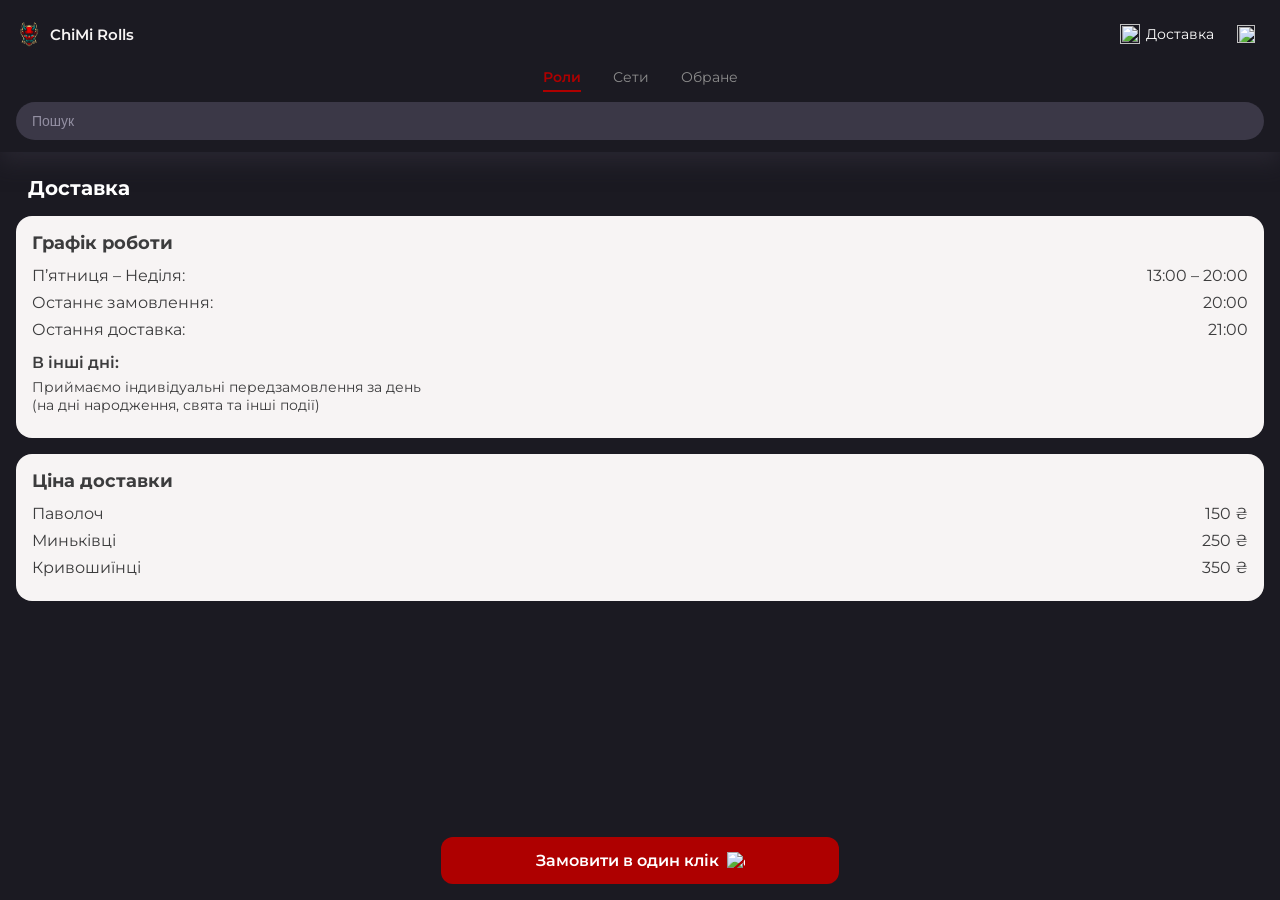
==== delivery.html @ bd9313a3 "Add files via upload" ====
<!DOCTYPE html>
<html lang="uk">
<head>
  <meta charset="UTF-8">
  <meta name="viewport" content="width=device-width, initial-scale=1.0">
  <title>ChiMi Rolls</title>

  <link href="https://fonts.googleapis.com/css2?family=Montserrat:wght@400;600&display=swap" rel="stylesheet">
  <link rel="stylesheet" href="style.css">
</head>

<body class="page-main">
  
<header class="app-header">

  <div class="top-bar" id="topBar">
    <div class="logo">
      <img src="logo_1.png">
      <span>ChiMi Rolls</span>
    </div>

    <div class="header-actions">

      <!-- 🚚 доставка -->
      <a href="delivery.html" class="delivery-link">
        <img src="icons/delivery.png" alt="">
        <span>Доставка</span>
      </a>

      <!-- 📞 дзвінок -->
      <a href="tel:+380931449496" class="call-btn">
        <img src="icons/call.png" alt="">
      </a>

    </div>
  </div>

  <div class="sticky-part">
    <nav class="tabs">
      <a href="rolls.html" class="active">Роли</a>
      <a href="sets.html">Сети</a>
      <a href="favorites.html">Обране</a>
    </nav>

    <div class="search">
      <input type="text" placeholder="Пошук" onclick="window.location.href='search.html'">
    </div>
  </div>

</header>

 <main class="delivery-page">

  <h1 class="page-title">Доставка</h1>

  <!-- ГРАФІК -->
  <div class="delivery-card">
    <h3>Графік роботи</h3>

    <div class="row">
      <span>П’ятниця – Неділя:</span>
      <span>13:00 – 20:00</span>
    </div>

    <div class="row">
      <span>Останнє замовлення:</span>
      <span>20:00</span>
    </div>

    <div class="row">
      <span>Остання доставка:</span>
      <span>21:00</span>
    </div>

    <p class="extra-title">В інші дні:</p>
    <p class="extra">
      Приймаємо індивідуальні передзамовлення за день<br>
      (на дні народження, свята та інші події)
    </p>
  </div>

  <!-- ЦІНИ -->
  <div class="delivery-card">
    <h3>Ціна доставки</h3>

    <div class="row">
      <span>Паволоч</span>
      <span>150 ₴</span>
    </div>

    <div class="row">
      <span>Миньківці</span>
      <span>250 ₴</span>
    </div>

    <div class="row">
      <span>Кривошиїнці</span>
      <span>350 ₴</span>
    </div>
  </div>
<div class="favorites-summary">
    

    <a href="tel:+380931449496" class="order-btn">
      <span>Замовити в один клік</span>
      <img src="icons/call.png" alt="call">
    </a>

  </div>
</main>

</div>


<script src="script.js"></script>
</body>
</html>
---- style.css ----
body {
  margin: 0;
  font-family: 'Montserrat', sans-serif;
  background: #1B1A22;
  color: #F7F4F4;
  
}
* {
  box-sizing: border-box;
}
.menu {
  padding: 0 16px;
}

/* для головних сторінок (є пошук) */
.page-main .menu {
  margin-top: 160px; /* header + tabs + search */
}

/* для обраного (без пошуку) */
.page-favorites .menu {
  margin-top: 164px; /* тільки header + tabs */
  padding-bottom: 120px; /* 🔥 ОЦЕ */
}


/* контейнер */
.app-header {
  position: fixed;
  top: 0;
  left: 0;
  width: 100%;
  background: #1B1A22;
  z-index: 1000;
  padding: 0 16px;
  transition: transform 0.3s ease;
  box-shadow: 0 10px 20px #282630;
}

/* верх */
.top-bar {
  /* transition: transform 0.3s ease;*/
  display: flex;
  justify-content: space-between;
  align-items: center;
  padding-top: 16px;
}

/* 🔥 важливо */
.sticky-part {
  position: sticky;
  top: 0;
  z-index: 1001;
  background: #1B1A22;
  
}

/* логотип */
.logo {
  display: flex;
  align-items: center;
  gap: 8px;
}

.logo img {
  width: 26px;
  height: 26px;
  border-radius: 50%;
}

.logo span {
  font-size: 15px;
  font-weight: 600;
  color: #F7F4F4;
}

/* телефон */
.phone {
  font-size: 13px;
  color: #F7F4F4;
}

/* таби */
.tabs {
  display: flex;
  justify-content: center; 
  gap: 32px;
  margin: 16px;
  padding-left: 32px;
  padding-right: 32px;
}

.tabs span {
  font-size: 14px;
  color: #F7F4F4;
  position: relative;
}

.tabs a {
  text-decoration: none;
  color: #8C8C8C;
  font-size: 14px;
  position: relative;
}

.tabs a.active {
  color: #AE0000;
  font-weight: 600;
}

.tabs a.active::after {
  content: "";
  position: absolute;
  bottom: -6px;
  left: 0;
  width: 100%;
  height: 2px;
  background: #AE0000;
}


/* пошук */
.search {
  display: flex;
  align-items: center;   /* 🔥 вирівнює по центру */
  gap: 8px;

  background: #3B3847;
  border-radius: 20px;
  padding: 10px 14px;
  margin-bottom: 12px; 
}

.search input {
  border: none;
  outline: none;
  background: transparent;
  color: white;

  width: 100%;
  font-size: 14px;
  
}
/* іконка */
.search img {
  width: 16px;
  height: 16px;
  opacity: 0.7;
}

.search input::placeholder {
  color: #938FA2;
}

/* заголовок */
.category h2 {
  margin-top: 20px;
  margin-bottom: 14px;
  font-size: 18px;
  font-weight: 600;
}





/* картка */
.card {
  border-radius: 20px;
  overflow: hidden;
  margin-bottom: 18px;
  background: #1A1C21;
  box-shadow: 2px 4px 10.2px #514D5E;
}

/* картинка */
.card-img {
  width: 100%;
  aspect-ratio: 16/10;
  object-fit: cover;
  display: block;
}

/* білий блок */
.card-content {
  background: #F7F4F4;
  padding: 16px;

  border-radius: 0;
}

/* верх */
.top-row {
  display: flex;
  justify-content: space-between;
  align-items: center;

}

.top-row h3 {
  font-size: 16px;
  font-weight: 600;
  margin: 0;
  color: #3C3C3D;
}

.price {
  font-size: 16px;
  font-weight: 600;
  color: #3C3C3D;
}

/* низ */
.bottom-row {
  display: flex;
  justify-content: space-between;
  align-items: flex-end;
  gap: 10px; /* мінімальний відступ */
  margin-top: 18px;
}

.bottom-row p {
  margin: 0;
  font-size: 14px;
  color: #6E6E6E;

  flex: 1; /* займає весь простір */
  min-width: 0; /* 🔥 дуже важливо */
  
}

.weight {
  font-size: 14px;
  color: #6E6E6E;
}


/* 🔥 МАЛЕНЬКА КАРТКА (як на дизайні) */
/* базова картка */
.card-small {
  display: flex;
  border-radius: 12px;
  overflow: hidden;
  margin-bottom: 14px;
  background: #F7F4F4;
  box-shadow: 2px 4px 10px #514D5E;
  position: relative;
}

/* фото */
.page-favorites .card-small-img {
  width: 120px;
  aspect-ratio: 4 / 3;
  object-fit: cover;
  display: block;
}

/* головний контент справа */
.page-favorites .card-small-content {
  flex: 1;
  padding: 12px;
  background: #F7F4F4;

  display: flex;
  flex-direction: row; /* 🔥 ОСЬ ЦЬОГО НЕ ВИСТАЧАЛО */
  justify-content: space-between;
  align-items: stretch;
  gap: 10px;
  min-height: 110px;
}

/* ліва колонка */
.page-favorites .info {
  flex: 1;
  display: flex;
  flex-direction: column;
}

/* верхній ряд */
.page-favorites .top-row {
  display: flex;
  align-items: center;
  justify-content: space-between;
  gap: 8px;
}

/* назва */
.page-favorites .title {
  flex: 1;
  margin: 0;
  font-size: 14px;
  font-weight: 600;
  color: #2A2A2A;
  line-height: 1.2;
}

/* вага */
.page-favorites .weight {
  font-size: 12px;
  color: #777;
  margin-bottom: 4px;
}

/* ціна вниз */
.page-favorites .price {
  margin-top: auto;
  font-size: 14px;
  font-weight: 600;
  color: #2A2A2A;
}

/* права колонка */
.page-favorites .actions {
  display: flex;
  flex-direction: column;
  justify-content: space-between;
  align-items: flex-end;
}

/* серце зверху */
.page-favorites .like-btn {
  margin-bottom: auto;
}

/* лічильник вниз */
.page-favorites .counter {
  margin-top: auto;
  display: flex;
  align-items: center;
  gap: 8px;

  background: transparent; /* 🔥 прибираємо заливку */
  border: 2px solid #938FA2; /* 🔥 сіра обводка */
  border-radius: 8px;
  padding: 4px 10px;
  
}

.page-favorites .counter button {
  background: none;
  border: none;
  color: #1B1A22;
  font-size: 14px;
  cursor: pointer;
  font-weight: 600;
}

.page-favorites .count {
  min-width: 12px;
  text-align: center;
  color: #1B1A22;
  font-weight: 600;
}



/* адаптив */
@media (min-width: 768px) {
  .app {
    max-width: 600px;
  }
}

@media (min-width: 1200px) {
  .app {
    max-width: 900px;
  }
}

.card-img-wrapper {
  position: relative;
}

.like-btn {
  position: absolute;
  top: 10px;
  right: 10px;

  width: 36px;
  height: 36px;

  border-radius: 50%;
  border: none;

  background: transparent;

  display: flex;
  align-items: center;
  justify-content: center;

  cursor: pointer;
}

.heart-icon {
  width: 18px;
  height: 18px;
  object-fit: contain;
  
}

.favorites-summary {
  position: fixed;
  bottom: 0;
  left: 50%;
  transform: translateX(-50%);
  background: #1B1A22;
  width: 100%;
  max-width: 430px;

  padding: 16px;
  

  box-sizing: border-box;
  
}

/* сума */
.total {
  display: flex;
  justify-content: space-between;
  color: #F7F4F4;
  margin-bottom: 12px;
  font-size: 16px;
  padding: 4px;
}

/*Кнопка замовити*/
.order-btn {
  display: flex;              /* 🔥 головне */
  align-items: center;        /* по вертикалі */
  justify-content: center;    /* по центру */

  gap: 8px;                   /* відступ між текстом і іконкою */

  background: #AE0000;        /* червона кнопка */
  color: white;

  padding: 14px;
  border-radius: 12px;

  text-decoration: none;
  font-size: 16px;
  font-weight: 600;

  white-space: nowrap;        /* щоб не переносилось */
}

/* іконка */
.order-btn img {
  width: 18px;
  height: 18px;
  object-fit: contain;
}

/*Гаряча кнопка лайк*/
.favorites-fab {
  position: fixed;
  bottom: 20px;
  right: 20px;

  width: 60px;
  height: 60px;

  background: #AE0000;
  border-radius: 24%;

  display: flex;
  align-items: center;
  justify-content: center;

  box-shadow: 0 8px 20px rgba(0,0,0,0.4);

  z-index: 1000;
}

.favorites-fab img {
  width: 26px;
  height: 26px;
}
.favorites-fab:active {
  transform: scale(0.95);
}

/* Кнопка "Очистити"*/
.favorites-top {
  position: fixed;
  top: 88px; /* під header */
  left: 0;
  width: 100%;

  display: flex;
  justify-content: space-between;
  align-items: center;

  padding: 0 16px;
  background: #1B1A22;

  z-index: 1000;
}




.clear-btn {
  padding: 6px 12px;
  border-radius: 10px;
  border: none;
  background: #2A2D35;
  color: #F7F4F4;
  font-size: 10px;
}

/*Обране - порожня сторінка*/
.empty-favorites {
  position: absolute;
  top: 50%;
  left: 50%;
  transform: translate(-50%, -50%);
  text-align: center;
  color: white;
  width: 100%;
}

/* місце під картинку */
.empty-img {
  width: 120px;
  height: 120px;
  margin: 0 auto 16px;
  background: transparent; /* потім вставиш картинку */
}

.go-menu-btn {
  display: inline-block;
  margin-top: 20px;
  padding: 12px 20px;
  background: #AE0000;
  color: white;
  border-radius: 12px;
  text-decoration: none;
}





/*Пошук*/
.search-page-body .search-header {
  position: fixed;
  top: 0;
  left: 0;
  width: 100%;
  height: 60px;
  background: #1B1A22;
  display: flex;
  align-items: center;
  justify-content: center;
  z-index: 1000;
}

.search-page-body .search-bar {
  position: fixed;
  top: 60px;
  left: 0;
  width: 100%;
  padding: 10px 16px;
  background: #1B1A22;
  z-index: 999;
  box-shadow: 0 10px 20px #282630;
}

.search-page-body #searchInput {
  width: 100%;
  padding: 14px;
  border-radius: 20px;
  border: none;
  background: #3B3847;
  color: white;
  
}

/* кнопка назад */
.search-page-body .back-btn {
  position: absolute;
  left: 16px;
  top: 50%;
  transform: translateY(-50%);
  background: none;
  border: none;
  color: white;
  font-size: 22px;
}
.back-btn img {
  width: 24px;
  height: 24px;
  object-fit: contain;
  transform: translateY(3px);
}

/* ЛОГО */
.search-page-body .logo-center {
  display: flex;
  align-items: center;
  gap: 8px;
  color: white;
  font-size: 16px;
}

.search-page-body .logo-center img {
  width: 28px;
  height: 28px;
  object-fit: contain;
}

/* ОБГОРТКА */
.search-page-body .search-page {
  margin-top: 60px;
}

/* КОНТЕНТ ПІД НИМ */
.search-page-body #search-results {
  margin-top: 140px; /* header + input */
  padding: 0 16px;
   position: relative;
  height: calc(100dvh - 140px); /* 🔥 ВАЖЛИВО */
}

body.no-scroll {
  overflow: hidden;
}

/* сам блок */
.search-page-body .no-results {
  position: absolute;
  top: 45%;
  left: 50%;
  transform: translate(-50%, -50%);

  display: flex;
  flex-direction: column;
  align-items: center;
  text-align: center;
  color: #726F89;
  font-size: 14px;
  
}

/* ТЕКСТ "НЕ ЗНАЙДЕНО" */

.search-page-body .no-results img {
  width: 120px;
  height: 120px;
  display: block;
  object-fit: contain;
  margin-bottom: 12px;
  opacity: 0.8;
}

/*Хедер*/
.header-actions {
  display: flex;
  align-items: center;
  gap: 14px;
}

/* доставка */
.delivery-link {
  display: flex;
  align-items: center;
  gap: 6px;

  color: #fff;
  text-decoration: none;
  font-size: 14px;
}

/* іконка доставки */
.delivery-link img {
  width: 20px;
  height: 20px;
  object-fit: contain;
}

/* кнопка дзвінка */
.call-btn {
  width: 36px;
  height: 36px;

  border-radius: 50%;
  

  display: flex;
  align-items: center;
  justify-content: center;
}

/* іконка телефону */
.call-btn img {
  width: 18px;
  height: 18px;
}

/*Доставка*/
.delivery-page {
  margin-top: 176px;
  padding: 0 16px 20px;
}

/* заголовок */
.page-title {
  color: white;
  font-size: 20px;
  margin-bottom: 16px;
  padding: 0 12px;
}

/* картка */
.delivery-card {
  background: #F7F4F4;
  border-radius: 16px;
  padding: 16px;
  margin-bottom: 16px;
  
}

/* заголовок в картці */
.delivery-card h3 {
  margin: 0 0 12px;
  font-size: 18px;
  color: #3C3C3D;
}

/* рядок */
.delivery-card .row {
  display: flex;
  justify-content: space-between;
  margin-bottom: 8px;
  font-size: 16px;
  color: #3C3C3D;
}

/* додатковий текст */
.delivery-card .extra {
  margin: 0;
  font-size: 14px;
  color: #3C3C3D;
  margin-bottom: 8px;
}


.delivery-card .extra-title {
  margin-top: 14px;   /* 🔥 відступ зверху */
  margin-bottom: 6px;

  font-weight: 600;   /* 🔥 жирніше */
  color: #3C3C3D;
}
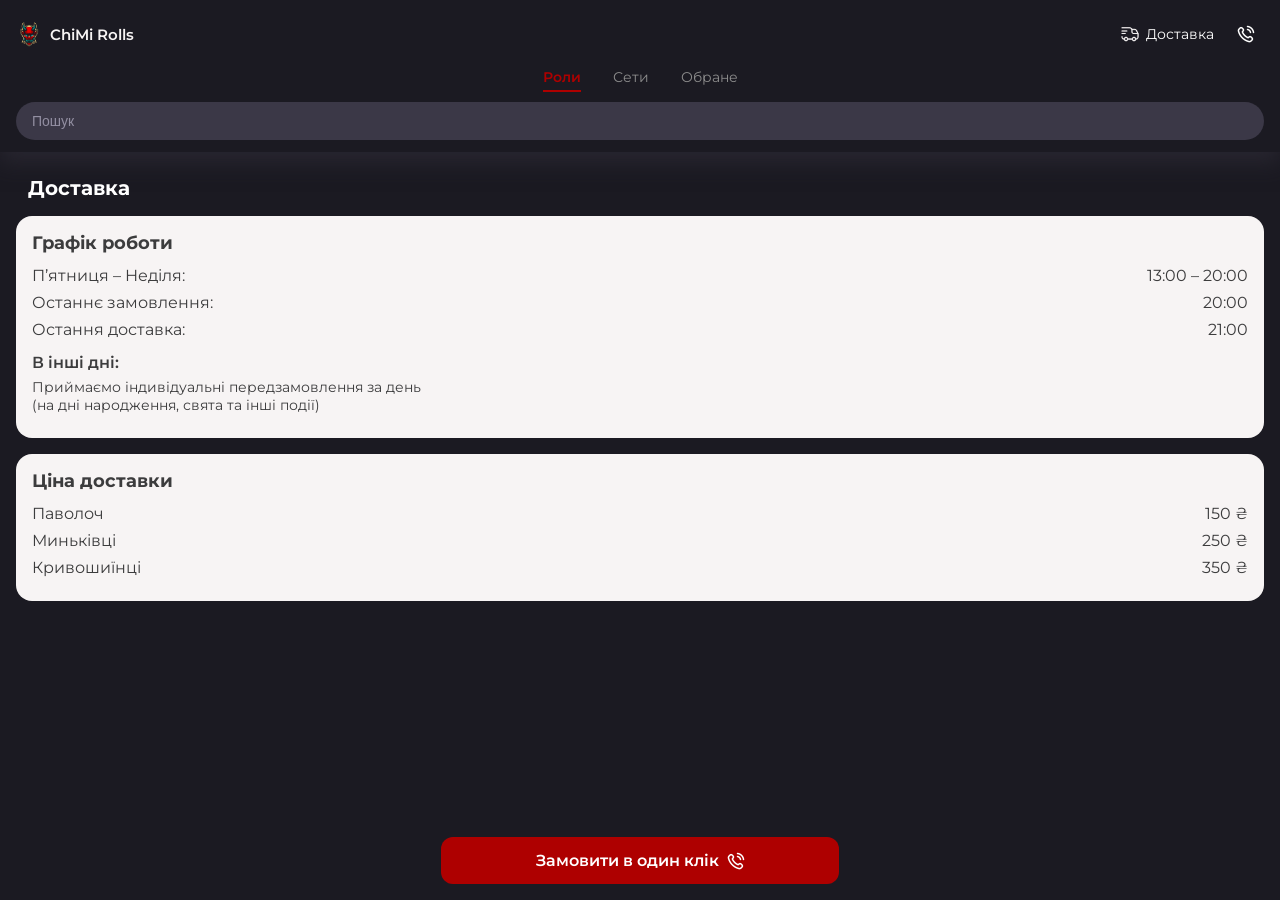
==== commit 6759c212: "Add files via upload" ====
--- a/delivery.html
+++ b/delivery.html
@@ -37,7 +37,7 @@
 
   <div class="sticky-part">
     <nav class="tabs">
-      <a href="rolls.html" class="active">Роли</a>
+      <a href="index.html" class="active">Роли</a>
       <a href="sets.html">Сети</a>
       <a href="favorites.html">Обране</a>
     </nav>
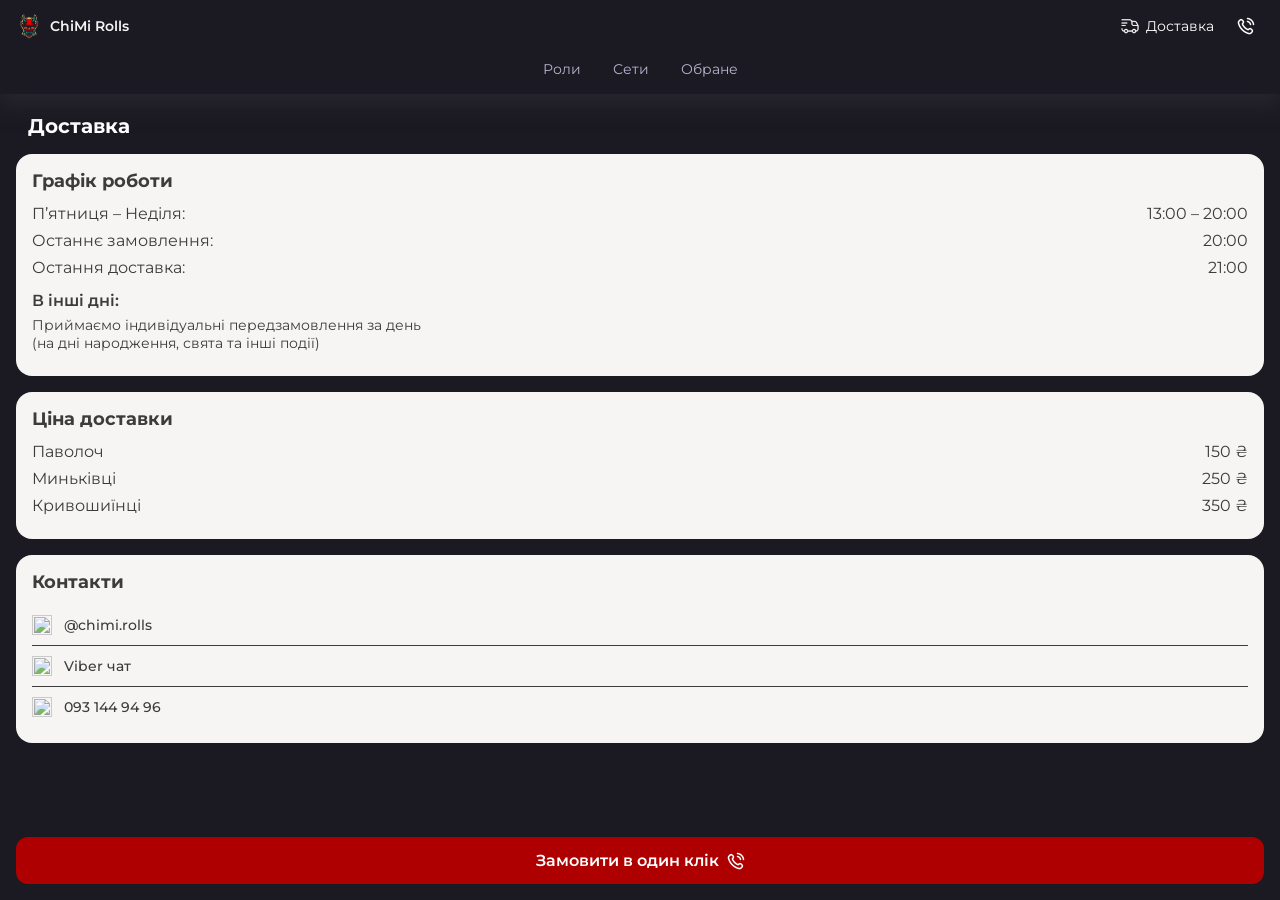
==== commit 742843a2: "delivery.html" ====
--- a/delivery.html
+++ b/delivery.html
@@ -37,14 +37,12 @@
 
   <div class="sticky-part">
     <nav class="tabs">
-      <a href="index.html" class="active">Роли</a>
+      <a href="index.html">Роли</a>
       <a href="sets.html">Сети</a>
       <a href="favorites.html">Обране</a>
     </nav>
 
-    <div class="search">
-      <input type="text" placeholder="Пошук" onclick="window.location.href='search.html'">
-    </div>
+    
   </div>
 
 </header>
@@ -98,6 +96,25 @@
       <span>350 ₴</span>
     </div>
   </div>
+  <!-- Контакти -->
+  <div class="contacts-card">
+  <h3>Контакти</h3>
+
+  <a href="https://www.instagram.com/chimi.rolls?igsh=NnFlajJsNnVmYjdj" target="_blank" class="contact-row">
+    <img src="icons/insta.png" alt="">
+    <span>@chimi.rolls</span>
+  </a>
+
+  <a href="https://invite.viber.com/?g2=AQA99g0q%2Fs8%2BJFY8eCUm6Zzh9bMxo2m%2F1kwEYDTEt7CxSSaJbNZL3M3rlmGHeKtd" target="_blank" class="contact-row">
+    <img src="icons/viber.png" alt="">
+    <span>Viber чат</span>
+  </a>
+
+  <a href="tel:+380931449496" class="contact-row">
+    <img src="icons/call-dark.png" alt="">
+    <span>093 144 94 96</span>
+  </a>
+</div>
 <div class="favorites-summary">
     
 
@@ -114,4 +131,4 @@
 
 <script src="script.js"></script>
 </body>
-</html>+</html>
--- a/style.css
+++ b/style.css
@@ -14,7 +14,9 @@
 
 /* для головних сторінок (є пошук) */
 .page-main .menu {
-  margin-top: 160px; /* header + tabs + search */
+  padding-top: 14px;
+  margin-top: 146px;
+  margin-bottom: 16px; /* header + tabs + search */
 }
 
 /* для обраного (без пошуку) */
@@ -43,7 +45,7 @@
   display: flex;
   justify-content: space-between;
   align-items: center;
-  padding-top: 16px;
+  padding-top: 8px;
 }
 
 /* 🔥 важливо */
@@ -69,7 +71,7 @@
 }
 
 .logo span {
-  font-size: 15px;
+  font-size: 14px;
   font-weight: 600;
   color: #F7F4F4;
 }
@@ -98,7 +100,7 @@
 
 .tabs a {
   text-decoration: none;
-  color: #8C8C8C;
+  color: #B7B1CD;
   font-size: 14px;
   position: relative;
 }
@@ -138,14 +140,13 @@
   color: white;
 
   width: 100%;
-  font-size: 14px;
-  
+  font-size: 16px;
 }
 /* іконка */
 .search img {
   width: 16px;
   height: 16px;
-  opacity: 0.7;
+  
 }
 
 .search input::placeholder {
@@ -168,17 +169,22 @@
 .card {
   border-radius: 20px;
   overflow: hidden;
-  margin-bottom: 18px;
   background: #1A1C21;
   box-shadow: 2px 4px 10.2px #514D5E;
+
+  display: flex;
+  flex-direction: column;
+  height: 100%;
+  position: relative;
 }
 
 /* картинка */
 .card-img {
   width: 100%;
-  aspect-ratio: 16/10;
+  
   object-fit: cover;
   display: block;
+  height: 100%;
 }
 
 /* білий блок */
@@ -186,7 +192,10 @@
   background: #F7F4F4;
   padding: 16px;
 
-  border-radius: 0;
+  flex-grow: 1; /* 🔥 ключ */
+  display: flex;
+  flex-direction: column;
+  justify-content: space-between;
 }
 
 /* верх */
@@ -215,7 +224,7 @@
   display: flex;
   justify-content: space-between;
   align-items: flex-end;
-  gap: 10px; /* мінімальний відступ */
+  gap: 14px; /* мінімальний відступ */
   margin-top: 18px;
 }
 
@@ -267,6 +276,7 @@
   align-items: stretch;
   gap: 10px;
   min-height: 110px;
+  min-width: 0;
 }
 
 /* ліва колонка */
@@ -274,6 +284,7 @@
   flex: 1;
   display: flex;
   flex-direction: column;
+  min-width: 0;
 }
 
 /* верхній ряд */
@@ -304,7 +315,7 @@
 /* ціна вниз */
 .page-favorites .price {
   margin-top: auto;
-  font-size: 14px;
+  font-size: 16px;
   font-weight: 600;
   color: #2A2A2A;
 }
@@ -330,7 +341,7 @@
   gap: 8px;
 
   background: transparent; /* 🔥 прибираємо заливку */
-  border: 2px solid #938FA2; /* 🔥 сіра обводка */
+  border: 2px solid #adaabb; /* 🔥 сіра обводка */
   border-radius: 8px;
   padding: 4px 10px;
   
@@ -339,7 +350,7 @@
 .page-favorites .counter button {
   background: none;
   border: none;
-  color: #1B1A22;
+  color: #2A2A2A;
   font-size: 14px;
   cursor: pointer;
   font-weight: 600;
@@ -348,27 +359,14 @@
 .page-favorites .count {
   min-width: 12px;
   text-align: center;
-  color: #1B1A22;
-  font-weight: 600;
-}
-
-
-
-/* адаптив */
-@media (min-width: 768px) {
-  .app {
-    max-width: 600px;
-  }
-}
-
-@media (min-width: 1200px) {
-  .app {
-    max-width: 900px;
-  }
-}
+  color: #2A2A2A;
+  font-weight: 600;
+}
+
 
 .card-img-wrapper {
-  position: relative;
+  aspect-ratio: 16 / 10;
+  overflow: hidden;
 }
 
 .like-btn {
@@ -405,11 +403,9 @@
   transform: translateX(-50%);
   background: #1B1A22;
   width: 100%;
-  max-width: 430px;
+  
 
   padding: 16px;
-  
-
   box-sizing: border-box;
   
 }
@@ -422,6 +418,7 @@
   margin-bottom: 12px;
   font-size: 16px;
   padding: 4px;
+  font-weight: 600;
 }
 
 /*Кнопка замовити*/
@@ -441,7 +438,7 @@
   text-decoration: none;
   font-size: 16px;
   font-weight: 600;
-
+  width: 100%;
   white-space: nowrap;        /* щоб не переносилось */
 }
 
@@ -468,9 +465,50 @@
   align-items: center;
   justify-content: center;
 
-  box-shadow: 0 8px 20px rgba(0,0,0,0.4);
+  box-shadow: 0 8px 20px rgba(10, 9, 33, 0.4);
 
   z-index: 1000;
+}
+
+
+/* сам кружечок */
+.fav-count {
+  position: absolute;
+  top: -6px;
+  right: -6px;
+  background: white;
+  color: #1B1A22;
+  font-size: 12px;
+  font-weight: 600;
+  min-width: 18px;
+  height: 18px;
+  padding: 0 5px;
+  border-radius: 999px;
+  display: flex;
+  align-items: center;
+  justify-content: center;
+  box-shadow: 0 8px 20px rgba(4, 4, 14, 0.4);
+}
+/* хвиля */
+.fav-wave {
+  position: absolute;
+  width: 56px;
+  height: 56px;
+  border-radius: 50%;
+  background: rgba(229, 57, 53, 0.4);
+  animation: wave 0.6s ease-out;
+  pointer-events: none;
+}
+
+@keyframes wave {
+  0% {
+    transform: scale(1);
+    opacity: 0.6;
+  }
+  100% {
+    transform: scale(2.2);
+    opacity: 0;
+  }
 }
 
 .favorites-fab img {
@@ -492,7 +530,8 @@
   justify-content: space-between;
   align-items: center;
 
-  padding: 0 16px;
+  padding-right: 16px;
+  padding-left: 20px;
   background: #1B1A22;
 
   z-index: 1000;
@@ -537,6 +576,7 @@
   color: white;
   border-radius: 12px;
   text-decoration: none;
+  font-weight: 600;
 }
 
 
@@ -549,7 +589,7 @@
   top: 0;
   left: 0;
   width: 100%;
-  height: 60px;
+  height: 52px;
   background: #1B1A22;
   display: flex;
   align-items: center;
@@ -559,7 +599,7 @@
 
 .search-page-body .search-bar {
   position: fixed;
-  top: 60px;
+  top: 52px;
   left: 0;
   width: 100%;
   padding: 10px 16px;
@@ -568,14 +608,33 @@
   box-shadow: 0 10px 20px #282630;
 }
 
+.search-input-wrapper {
+  display: flex;
+  align-items: center;
+  background: #3B3847;
+  border-radius: 24px;
+  height: 40px;
+  padding: 0 12px;
+}
+
+.search-icon {
+  width: 18px;
+  height: 18px;
+  margin-right: 8px;
+}
+
 .search-page-body #searchInput {
-  width: 100%;
-  padding: 14px;
-  border-radius: 20px;
   border: none;
-  background: #3B3847;
+  outline: none;
+  background: transparent;
   color: white;
-  
+  font-size: 16px;
+  width: 100%;
+}
+
+.search-page-body input::placeholder {
+  color: #938FA2;
+  font-size: 16px;
 }
 
 /* кнопка назад */
@@ -602,7 +661,8 @@
   align-items: center;
   gap: 8px;
   color: white;
-  font-size: 16px;
+  font-size: 14px;
+  font-weight: 600;
 }
 
 .search-page-body .logo-center img {
@@ -613,15 +673,18 @@
 
 /* ОБГОРТКА */
 .search-page-body .search-page {
-  margin-top: 60px;
+  padding-top: 108px;
 }
 
 /* КОНТЕНТ ПІД НИМ */
 .search-page-body #search-results {
-  margin-top: 140px; /* header + input */
-  padding: 0 16px;
-   position: relative;
-  height: calc(100dvh - 140px); /* 🔥 ВАЖЛИВО */
+   /* header + input */
+  height: auto;
+  display: flex;
+  flex-direction: column;
+  gap: 12px;
+  padding: 16px;
+
 }
 
 body.no-scroll {
@@ -701,7 +764,7 @@
 
 /*Доставка*/
 .delivery-page {
-  margin-top: 176px;
+  margin-top: 114px;
   padding: 0 16px 20px;
 }
 
@@ -755,5 +818,124 @@
   color: #3C3C3D;
 }
 
-
-
+/*Контакти на сторінці обране*/
+.contacts-card {
+  color: #3C3C3D;
+  background: #F7F4F4;
+  border-radius: 16px;
+  padding: 16px;
+  margin-bottom: 16px;
+}
+
+.contacts-card h3 {
+  margin-top: 0;
+  margin-bottom: 12px;
+  font-size: 18px;
+}
+
+.contact-row {
+  display: flex;
+  align-items: center;
+  gap: 12px;
+  padding: 10px 0;
+  text-decoration: none;
+  color: #3C3C3D;
+  border-bottom: 1px solid #3C3C3D;
+}
+
+.contact-row:last-child {
+  border-bottom: none;
+}
+
+.contact-row img {
+  width: 20px;
+  height: 20px;
+  object-fit: contain;
+  opacity: 0.8;
+}
+
+.contact-row span {
+  font-size: 14px;
+  font-weight: 500;
+}
+
+
+/*АДАПТИВ*/
+/* база (мобілка) */
+#rolls-container {
+  display: flex;
+  flex-direction: column;
+  gap: 16px;
+}
+
+/* десктоп */
+@media (min-width: 768px) {
+  #rolls-container {
+    display: grid;
+    grid-template-columns: repeat(2, 1fr);
+  }
+}
+
+@media (min-width: 1024px) {
+  #rolls-container {
+    grid-template-columns: repeat(3, 1fr);
+  }
+}
+
+@media (min-width: 1400px) {
+  #rolls-container {
+    grid-template-columns: repeat(4, 1fr);
+  }
+}
+@media (min-width: 768px) {
+  .search-page-body #search-results {
+    display: grid;
+    grid-template-columns: repeat(2, 1fr);
+  }
+}
+
+@media (min-width: 1024px) {
+  .search-page-body #search-results {
+    grid-template-columns: repeat(3, 1fr);
+  }
+}
+
+@media (min-width: 1400px) {
+  .search-page-body #search-results {
+    grid-template-columns: repeat(4, 1fr);
+  }
+}
+
+@media (min-width: 1024px) {
+
+  .page-favorites .app {
+    display: grid;
+    grid-template-columns: 2fr 1fr;
+    gap: 40px;
+    padding: 0 40px;
+  }
+
+  .page-favorites .app-header {
+    grid-column: 1 / -1;
+  }
+
+  .page-favorites .menu {
+    grid-column: 1;
+  }
+
+  .page-favorites .favorites-summary {
+    grid-column: 2;
+
+    position: sticky;
+    top: 120px;
+
+    /* 🔥 КРИТИЧНО */
+    left: auto;
+    transform: none;
+    max-width: none;
+    width: 100%;
+    bottom: auto;
+  }
+}
+
+
